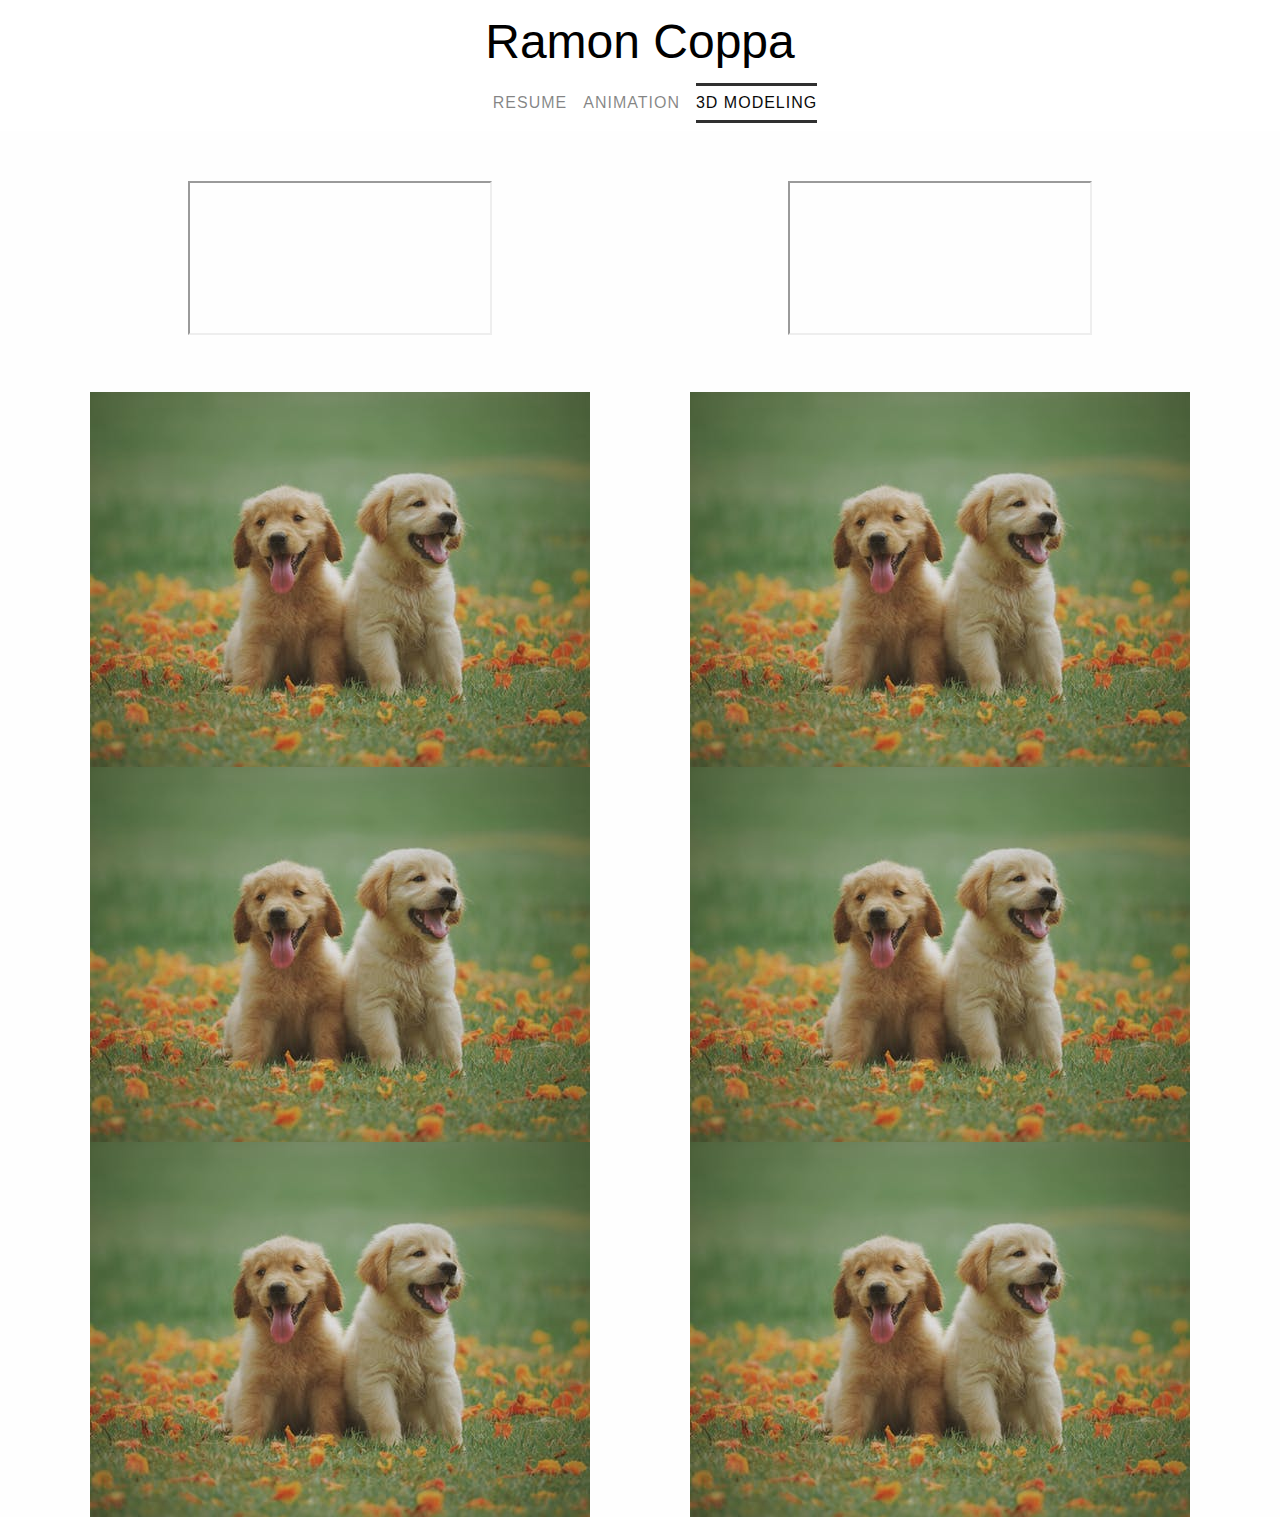
==== html/3dModeling.html @ ebead323 "Added resume and sample images" ====
<!doctype html>
<html class="no-js" lang="en" dir="ltr">
  <head>
    <meta charset="utf-8">
    <meta http-equiv="x-ua-compatible" content="ie=edge">
    <meta name="viewport" content="width=device-width, initial-scale=1.0">
    <title>Ramon Coppa</title>
    <link rel="stylesheet" href="../css/foundation.css">
    <link rel="stylesheet" href="../css/app.css">
    <link rel="stylesheet" href="../css/3dModeling.css">
  </head>
  <body>

    <!-- mobile nav bar -->
    <div class="title-bar topbar-center-logo-mobile" data-responsive-toggle="topbar-center-logo" data-hide-for="medium">
      <div class="title-bar-left">
        <div class="title-bar-title"><h1>Ramon Coppa</h1></div>
      </div>
      <div class="title-bar-right">
        <button class="menu-icon" type="button" data-toggle="topbar-center-logo"></button>
      </div>
    </div>
    <!-- /mobile nav bar -->

    <div data-sticky-container data-sticky data-options="marginTop:0;" class="sticky-full-width bottom-border">
      <!-- medium and larger nav bar -->
      <div class="top-bar topbar-center-logo">
        <div class="top-bar-left">
          <div class="logo">
            <a href="../index.html" style="color: black; text-decoration: none;"><h1>Ramon Coppa</h1></a>
          </div>
          
          <div class="menu-bar-outer" id="topbar-center-logo">
            <ul class="vertical medium-horizontal menu menu-hover-lines">
              <li><a href="./resume.html">Resume</a></li>
              <li><a href="./animation.html">Animation</a></li>
              <li  class="active"><a href="#">3D Modeling</a></li>
            </ul> 
          </div>
        </div>
      <!-- medium and larger nav bar -->
      </div>
    </div>

    <!-- row 1 -->
    <div class="grid-container">
      <div class="grid-x grid-margin-x text-center">
        <div class="cell small-6">
          <iframe class="sketchfab" id="view360Iframe" scrolling="0" src="https://sketchfab.com/models/8d913bda48f84217902e6829982c494f/embed?ui_infos=0&amp;ui_watermark=0&amp;ui_help=0&amp;ui_settings=0&amp;ui_inspector=0&amp;ui_annotations=0&amp;ui_stop=0&amp;ui_vr=0&amp;preload=1&amp;autostart=1&amp;ui_hint=2&amp;autospin=0.2"></iframe>
        </div>
        <div class="cell small-6">
          <iframe class="sketchfab" id="view360Iframe" scrolling="0" src="https://sketchfab.com/models/8d913bda48f84217902e6829982c494f/embed?ui_infos=0&amp;ui_watermark=0&amp;ui_help=0&amp;ui_settings=0&amp;ui_inspector=0&amp;ui_annotations=0&amp;ui_stop=0&amp;ui_vr=0&amp;preload=1&amp;autostart=1&amp;ui_hint=2&amp;autospin=0.2"></iframe>
        </div>
      </div>
    </div>
    
    <!-- row 2 -->
    <div class="grid-container">
      <div class="grid-x grid-margin-x text-center">
        <div class="cell small-6">
          <img src="../data/dogs.jpeg" alt="My Resume PDF"/>
        </div>
        <div class="cell small-6">
          <img src="../data/dogs.jpeg" alt="My Resume PDF"/>
        </div>
      </div>
    </div>

    <!-- row 3 -->
    <div class="grid-container">
      <div class="grid-x grid-margin-x text-center">
        <div class="cell small-6">
          <img src="../data/dogs.jpeg" alt="My Resume PDF"/>
        </div>
        <div class="cell small-6">
          <img src="../data/dogs.jpeg" alt="My Resume PDF"/>
        </div>
      </div>
    </div>

    <!-- row 4 -->
    <div class="grid-container">
      <div class="grid-x grid-margin-x text-center">
        <div class="cell small-6">
          <img src="../data/dogs.jpeg" alt="My Resume PDF"/>
        </div>
        <div class="cell small-6">
          <img src="../data/dogs.jpeg" alt="My Resume PDF"/>
        </div>
      </div>
    </div>

    <script src="../js/vendor/jquery.js"></script>
    <script src="../js/vendor/what-input.js"></script>
    <script src="../js/vendor/foundation.js"></script>
    <script src="../js/app.js"></script>
  </body>
</html>
---- css/app.css ----
.menu-hover-lines {
    text-align: center;
    text-transform: uppercase;
    font-weight: 500;
    letter-spacing: 1px;
    transition: all 0.35s ease;
    margin-left: 30px;
    /* margin-top: 30px; */
  }
  
  .menu-hover-lines li a {
    padding: 0.75rem 0;
    color: rgba(10, 10, 10, 0.5);
    position: relative;
    margin-left: 1rem;
  }
  
  .menu-hover-lines li:first-child a {
    margin-left: 0;
  }
  
  .menu-hover-lines li.active > a {
    background-color: transparent;
  }
  
  .menu-hover-lines a:before,
  .menu-hover-lines a::after {
    height: 3px;
    position: absolute;
    content: '';
    transition: all 0.35s ease;
    background-color: #303030;
    width: 0;
  }
  
  .menu-hover-lines a::before {
    top: 0;
    left: 0;
  }
  
  .menu-hover-lines a::after {
    bottom: 0;
    right: 0;
  }
  
  .menu-hover-lines a:hover,
  .menu-hover-lines li.active > a {
    color: #0a0a0a;
    transition: all 0.35s ease;
  }
  
  .menu-hover-lines a:hover::before,
  .menu-hover-lines .active a::before,
  .menu-hover-lines a:hover::after,
  .menu-hover-lines .active a::after {
    width: 100%;
  }
  
  .sketchfab {
    margin: 50px 50px 50px 50px; 
  }

  
.topbar-center-logo {
  /* background: #2c3840; */
}

.topbar-center-logo .menu {
  /* background: #2c3840; */
}

.topbar-center-logo .menu a {
  /* color: #fefefe; */
}

.topbar-center-logo .top-bar-left {
  /* -webkit-flex: 1 0 auto; */
      /* -ms-flex: 1 0 auto;
          flex: 1 0 auto; */
          /* margin: auto;
          width: 50%; */
          /* padding: 10px; */
          text-align: center;
          width: 50%;
          margin: 0 auto;
          text-align: center;
}

.menu-bar-outer {
  display: flex;
  justify-content: center;
  /* border: 3px solid red; */
}

/* .full-width-div {
  position:absolute;
  left:0;
  right:0;
} */


@media screen and (max-width: 39.9375em) {
  .topbar-center-logo .logo {
    display: none;
  }
}

.topbar-center-logo-mobile {
  /* background: #2c3840; */
}

.topbar-center-logo-mobile .menu-icon {
  vertical-align: text-top;
}

.center-text-div {
  display: flex;
  justify-content: center;
  text-align: center;
  margin: 30px 30px 30px 30px;
}

.sticky-full-width {
  width: 100%;
  /* border-bottom: 3px black; */
  border: 3px black;
  background-color: white;
}
/* 
.bottom-border {
  border-bottom: 3px solid black;
} */
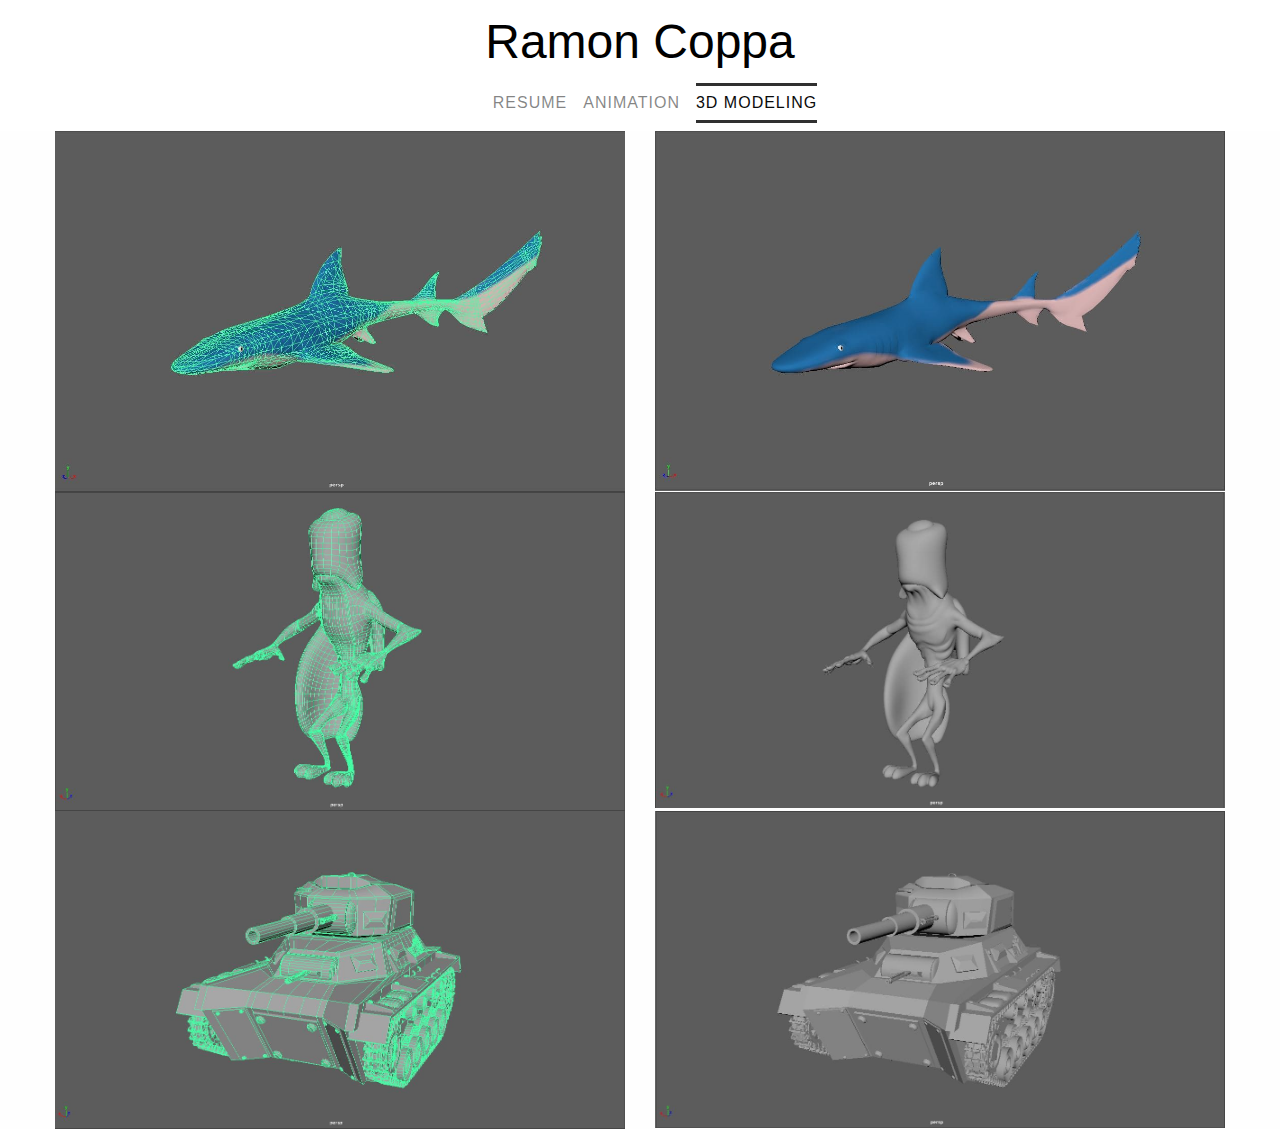
==== commit 8b71365c: "added modeling images and resume" ====
--- a/html/3dModeling.html
+++ b/html/3dModeling.html
@@ -43,7 +43,7 @@
     </div>
 
     <!-- row 1 -->
-    <div class="grid-container">
+    <!-- <div class="grid-container">
       <div class="grid-x grid-margin-x text-center">
         <div class="cell small-6">
           <iframe class="sketchfab" id="view360Iframe" scrolling="0" src="https://sketchfab.com/models/8d913bda48f84217902e6829982c494f/embed?ui_infos=0&amp;ui_watermark=0&amp;ui_help=0&amp;ui_settings=0&amp;ui_inspector=0&amp;ui_annotations=0&amp;ui_stop=0&amp;ui_vr=0&amp;preload=1&amp;autostart=1&amp;ui_hint=2&amp;autospin=0.2"></iframe>
@@ -53,15 +53,15 @@
         </div>
       </div>
     </div>
-    
+     -->
     <!-- row 2 -->
     <div class="grid-container">
       <div class="grid-x grid-margin-x text-center">
         <div class="cell small-6">
-          <img src="../data/dogs.jpeg" alt="My Resume PDF"/>
+          <img src="../data/Modeling/Capishark_geo-min.JPG" alt="Capishark Geo Min"/>
         </div>
         <div class="cell small-6">
-          <img src="../data/dogs.jpeg" alt="My Resume PDF"/>
+          <img src="../data/Modeling/Capishark-min.JPG" alt="Capishark Min"/>
         </div>
       </div>
     </div>
@@ -70,10 +70,10 @@
     <div class="grid-container">
       <div class="grid-x grid-margin-x text-center">
         <div class="cell small-6">
-          <img src="../data/dogs.jpeg" alt="My Resume PDF"/>
+          <img src="../data/Modeling/Eggman_geo-min.JPG" alt="Eggman Geo Min"/>
         </div>
         <div class="cell small-6">
-          <img src="../data/dogs.jpeg" alt="My Resume PDF"/>
+          <img src="../data/Modeling/Eggman-min.JPG" alt="Eggman Min"/>
         </div>
       </div>
     </div>
@@ -82,10 +82,10 @@
     <div class="grid-container">
       <div class="grid-x grid-margin-x text-center">
         <div class="cell small-6">
-          <img src="../data/dogs.jpeg" alt="My Resume PDF"/>
+          <img src="../data/Modeling/Tank_geo-min.JPG" alt="Tank Geo Min"/>
         </div>
         <div class="cell small-6">
-          <img src="../data/dogs.jpeg" alt="My Resume PDF"/>
+          <img src="../data/Modeling/Tank-min.JPG" alt="Tank Min"/>
         </div>
       </div>
     </div>
--- a/css/3dModeling.css
+++ b/css/3dModeling.css
@@ -0,0 +1,46 @@
+div.gallery {
+  border: 1px solid #ccc;
+}
+
+div.gallery:hover {
+  border: 1px solid #777;
+}
+
+div.gallery img {
+  width: 100%;
+  height: auto;
+}
+
+div.desc {
+  padding: 15px;
+  text-align: center;
+}
+
+* {
+  box-sizing: border-box;
+}
+
+.responsive {
+  padding: 0 6px;
+  float: left;
+  width: 24.99999%;
+}
+
+@media screen and (max-width: 39.9375em) {
+  .responsive {
+    width: 49.99999%;
+    margin: 6px 0;
+  }
+}
+
+@media screen and (max-width: 28.5214em) {
+  .responsive {
+    width: 100%;
+  }
+}
+
+.clearfix:after {
+  content: "";
+  display: table;
+  clear: both;
+}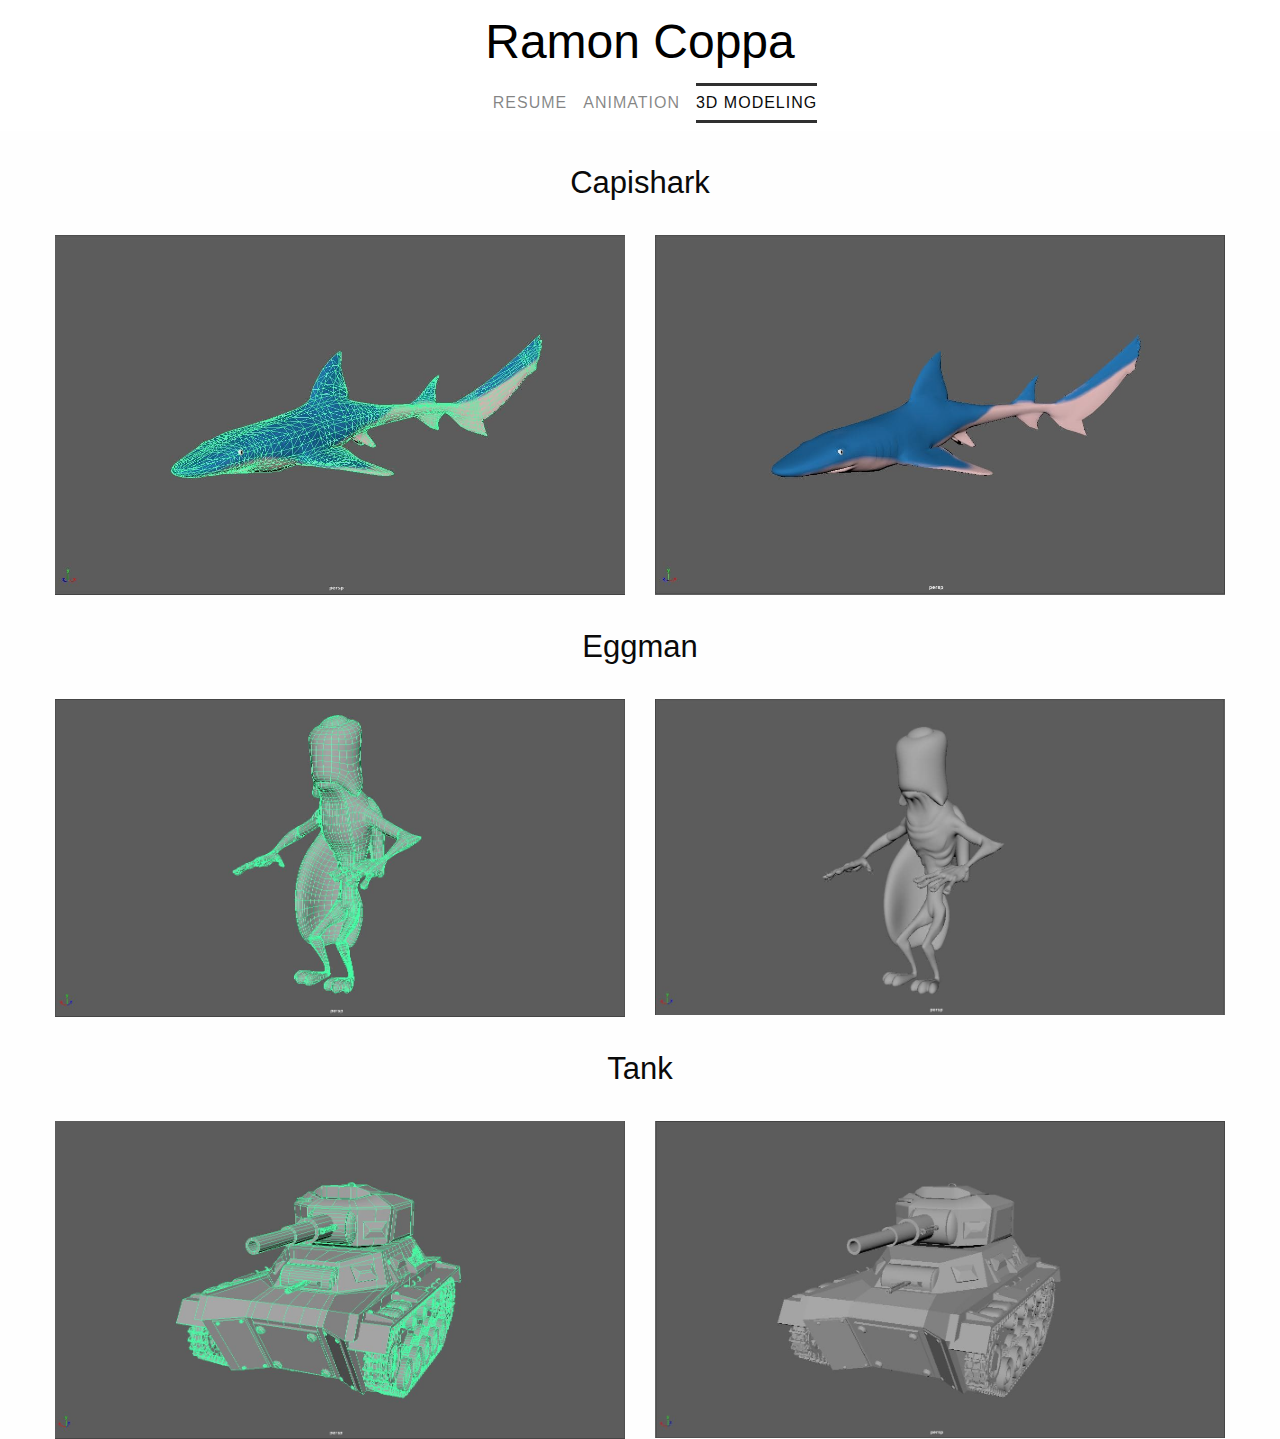
==== commit c03fd8f3: "added robot animation" ====
--- a/html/3dModeling.html
+++ b/html/3dModeling.html
@@ -56,9 +56,11 @@
      -->
     <!-- row 2 -->
     <div class="grid-container">
+      <h3 class="center-text-div">Capishark</h3>
       <div class="grid-x grid-margin-x text-center">
         <div class="cell small-6">
           <img src="../data/Modeling/Capishark_geo-min.JPG" alt="Capishark Geo Min"/>
+          <!-- <div class="desc">Capishark Geo Min</div> -->
         </div>
         <div class="cell small-6">
           <img src="../data/Modeling/Capishark-min.JPG" alt="Capishark Min"/>
@@ -68,6 +70,7 @@
 
     <!-- row 3 -->
     <div class="grid-container">
+      <h3 class="center-text-div">Eggman</h3>
       <div class="grid-x grid-margin-x text-center">
         <div class="cell small-6">
           <img src="../data/Modeling/Eggman_geo-min.JPG" alt="Eggman Geo Min"/>
@@ -80,6 +83,7 @@
 
     <!-- row 4 -->
     <div class="grid-container">
+      <h3 class="center-text-div">Tank</h3>
       <div class="grid-x grid-margin-x text-center">
         <div class="cell small-6">
           <img src="../data/Modeling/Tank_geo-min.JPG" alt="Tank Geo Min"/>
--- a/css/3dModeling.css
+++ b/css/3dModeling.css
@@ -13,6 +13,7 @@
 
 div.desc {
   padding: 15px;
+  padding-top: 2px;
   text-align: center;
 }
 
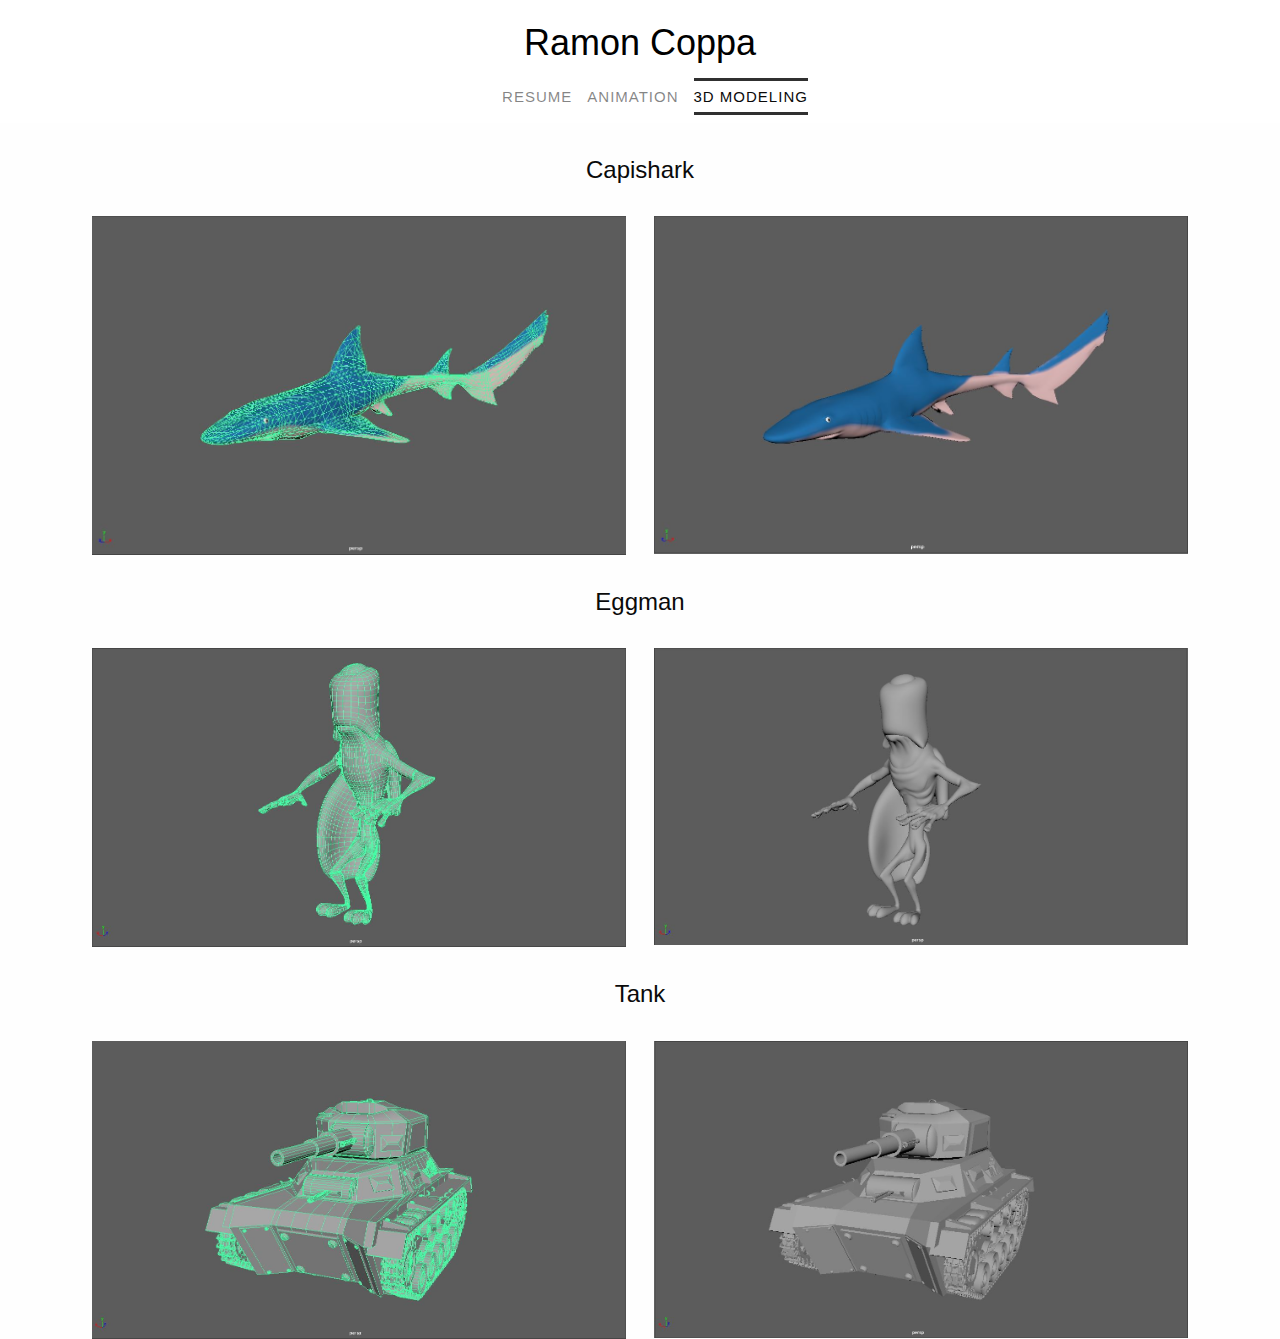
==== commit 504436f2: "made images expand on click and tring responsive ramon photo" ====
--- a/html/3dModeling.html
+++ b/html/3dModeling.html
@@ -8,13 +8,14 @@
     <link rel="stylesheet" href="../css/foundation.css">
     <link rel="stylesheet" href="../css/app.css">
     <link rel="stylesheet" href="../css/3dModeling.css">
+    <link rel="stylesheet" href="https://www.w3schools.com/w3css/4/w3.css">
   </head>
   <body>
 
     <!-- mobile nav bar -->
     <div class="title-bar topbar-center-logo-mobile" data-responsive-toggle="topbar-center-logo" data-hide-for="medium">
       <div class="title-bar-left">
-        <div class="title-bar-title"><h1>Ramon Coppa</h1></div>
+        <a href="../index.html" style="color: white; text-decoration: none;"><h1>Ramon Coppa</h1></a>
       </div>
       <div class="title-bar-right">
         <button class="menu-icon" type="button" data-toggle="topbar-center-logo"></button>
@@ -59,11 +60,11 @@
       <h3 class="center-text-div">Capishark</h3>
       <div class="grid-x grid-margin-x text-center">
         <div class="cell small-6">
-          <img src="../data/Modeling/Capishark_geo-min.JPG" alt="Capishark Geo Min"/>
-          <!-- <div class="desc">Capishark Geo Min</div> -->
+          <img src="../data/Modeling/Capishark_geo.JPG" alt="Capishark Geo" onclick="openModal(this)" class="w3-hover-opacity image-with-modal"/>
+          <!-- <div class="desc">Capishark Geo </div> -->
         </div>
         <div class="cell small-6">
-          <img src="../data/Modeling/Capishark-min.JPG" alt="Capishark Min"/>
+          <img src="../data/Modeling/Capishark.JPG" alt="Capishark" onclick="openModal(this)" class="w3-hover-opacity image-with-modal"/>
         </div>
       </div>
     </div>
@@ -73,10 +74,10 @@
       <h3 class="center-text-div">Eggman</h3>
       <div class="grid-x grid-margin-x text-center">
         <div class="cell small-6">
-          <img src="../data/Modeling/Eggman_geo-min.JPG" alt="Eggman Geo Min"/>
+          <img src="../data/Modeling/Eggman_geo.JPG" alt="Eggman Geo" onclick="openModal(this)" class="w3-hover-opacity image-with-modal"/>
         </div>
         <div class="cell small-6">
-          <img src="../data/Modeling/Eggman-min.JPG" alt="Eggman Min"/>
+          <img src="../data/Modeling/Eggman.JPG" alt="Eggman" onclick="openModal(this)" class="w3-hover-opacity image-with-modal"/>
         </div>
       </div>
     </div>
@@ -86,14 +87,21 @@
       <h3 class="center-text-div">Tank</h3>
       <div class="grid-x grid-margin-x text-center">
         <div class="cell small-6">
-          <img src="../data/Modeling/Tank_geo-min.JPG" alt="Tank Geo Min"/>
+          <img src="../data/Modeling/Tank_geo.JPG" alt="Tank Geo" onclick="openModal(this)" class="w3-hover-opacity image-with-modal"/>
         </div>
         <div class="cell small-6">
-          <img src="../data/Modeling/Tank-min.JPG" alt="Tank Min"/>
+          <img src="../data/Modeling/Tank.JPG" alt="Tank" onclick="openModal(this)" class="w3-hover-opacity image-with-modal"/>
         </div>
       </div>
     </div>
 
+    <div id="modal01" class="w3-modal" onclick="this.style.display='none'">
+      <span class="w3-button w3-hover-red w3-xlarge w3-display-topright">&times;</span>
+      <div class="w3-modal-content w3-animate-zoom">
+        <img id="img01" style="width:100%">
+      </div>
+    </div>
+    
     <script src="../js/vendor/jquery.js"></script>
     <script src="../js/vendor/what-input.js"></script>
     <script src="../js/vendor/foundation.js"></script>
--- a/css/app.css
+++ b/css/app.css
@@ -129,4 +129,29 @@
 /* 
 .bottom-border {
   border-bottom: 3px solid black;
-} */+} */
+
+/* fixes the mobile menu bar flashing */
+.no-js [data-responsive-toggle] {
+  display: none;
+}
+
+/* Hide scrollbar for Chrome, Safari and Opera */
+.hide-scroll::-webkit-scrollbar {
+  display: none;
+}
+
+/* Hide scrollbar for IE, Edge and Firefox */
+.hide-scroll {
+  -ms-overflow-style: none;  /* IE and Edge */
+  scrollbar-width: none;  /* Firefox */
+}
+
+html {
+  overflow-y: scroll;
+}
+
+.responsive-image {
+  max-width: 100%;
+  height: auto;
+}--- a/css/3dModeling.css
+++ b/css/3dModeling.css
@@ -44,4 +44,8 @@
   content: "";
   display: table;
   clear: both;
+}
+
+.image-with-modal {
+  cursor: pointer;
 }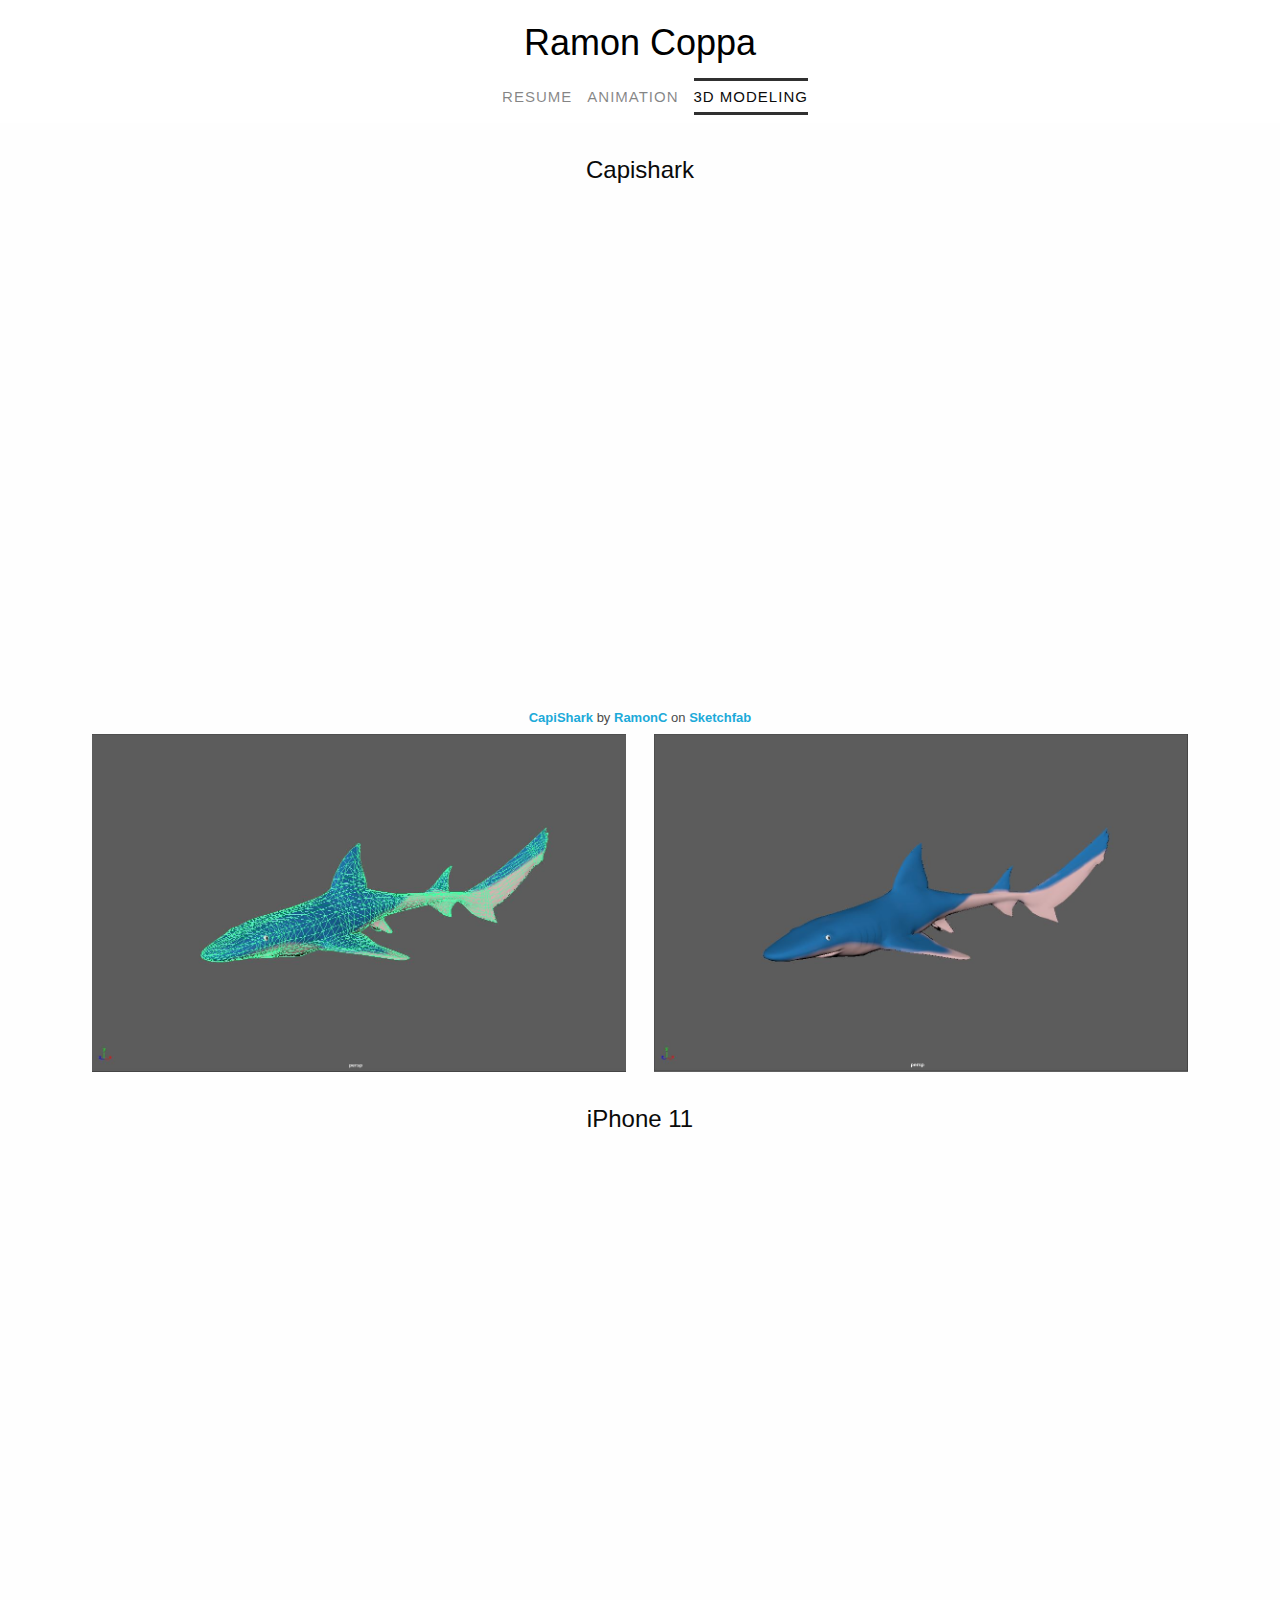
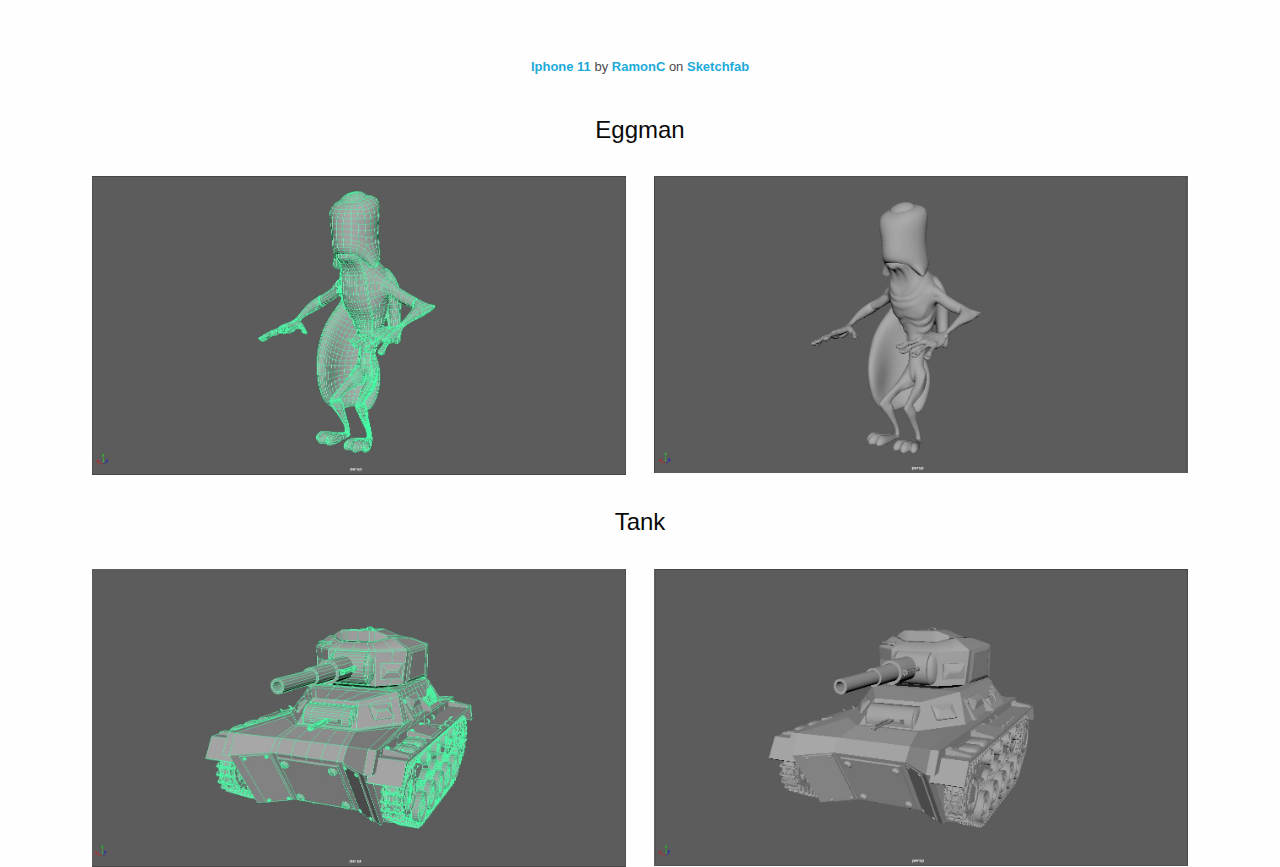
==== commit 0dae83b2: "added sketchfab phone and shark" ====
--- a/html/3dModeling.html
+++ b/html/3dModeling.html
@@ -15,7 +15,7 @@
     <!-- mobile nav bar -->
     <div class="title-bar topbar-center-logo-mobile" data-responsive-toggle="topbar-center-logo" data-hide-for="medium">
       <div class="title-bar-left">
-        <a href="../index.html" style="color: white; text-decoration: none;"><h1>Ramon Coppa</h1></a>
+        <a href="../index.html" style="color: white; text-decoration: none;"><h1 class="mobile-title">Ramon Coppa</h1></a>
       </div>
       <div class="title-bar-right">
         <button class="menu-icon" type="button" data-toggle="topbar-center-logo"></button>
@@ -55,9 +55,23 @@
       </div>
     </div>
      -->
-    <!-- row 2 -->
+    <!-- Capishark row -->
     <div class="grid-container">
       <h3 class="center-text-div">Capishark</h3>
+
+      <div class="grid-x grid-margin-x text-center">
+        <div class="cell small-12">
+          <div class="sketchfab-embed-wrapper">
+            <iframe title="A 3D model" width="640" height="480" src="https://sketchfab.com/models/3f27737a70724ce1877ad4b1e6284ceb/embed?autostart=1&amp;camera=0&amp;preload=1&amp;ui_controls=1&amp;ui_infos=1&amp;ui_inspector=1&amp;ui_stop=1&amp;ui_watermark=1&amp;ui_watermark_link=1" frameborder="0" allow="autoplay; fullscreen; vr" mozallowfullscreen="true" webkitallowfullscreen="true"></iframe>
+            <p style="font-size: 13px; font-weight: normal; margin: 5px; color: #4A4A4A;">
+                <a href="https://sketchfab.com/3d-models/capishark-3f27737a70724ce1877ad4b1e6284ceb?utm_medium=embed&utm_source=website&utm_campaign=share-popup" target="_blank" style="font-weight: bold; color: #1CAAD9;">CapiShark</a>
+                by <a href="https://sketchfab.com/RamonC?utm_medium=embed&utm_source=website&utm_campaign=share-popup" target="_blank" style="font-weight: bold; color: #1CAAD9;">RamonC</a>
+                on <a href="https://sketchfab.com?utm_medium=embed&utm_source=website&utm_campaign=share-popup" target="_blank" style="font-weight: bold; color: #1CAAD9;">Sketchfab</a>
+            </p>
+          </div>
+        </div>
+      </div>
+
       <div class="grid-x grid-margin-x text-center">
         <div class="cell small-6">
           <img src="../data/Modeling/Capishark_geo.JPG" alt="Capishark Geo" onclick="openModal(this)" class="w3-hover-opacity image-with-modal"/>
@@ -69,7 +83,24 @@
       </div>
     </div>
 
-    <!-- row 3 -->
+    <!-- iPhone 11 row -->
+    <div class="grid-container">
+      <h3 class="center-text-div">iPhone 11</h3>
+      <div class="grid-x grid-margin-x text-center">
+        <div class="cell small-12">
+          <div class="sketchfab-embed-wrapper">
+            <iframe title="A 3D model" width="640" height="480" src="https://sketchfab.com/models/bbfc41c25561421d8849a373fa716cae/embed?autostart=1&amp;camera=0&amp;preload=1&amp;ui_controls=1&amp;ui_infos=1&amp;ui_inspector=1&amp;ui_stop=1&amp;ui_watermark=1&amp;ui_watermark_link=1" frameborder="0" allow="autoplay; fullscreen; vr" mozallowfullscreen="true" webkitallowfullscreen="true"></iframe>
+            <p style="font-size: 13px; font-weight: normal; margin: 5px; color: #4A4A4A;">
+                <a href="https://sketchfab.com/3d-models/iphone-11-bbfc41c25561421d8849a373fa716cae?utm_medium=embed&utm_source=website&utm_campaign=share-popup" target="_blank" style="font-weight: bold; color: #1CAAD9;">Iphone 11</a>
+                by <a href="https://sketchfab.com/RamonC?utm_medium=embed&utm_source=website&utm_campaign=share-popup" target="_blank" style="font-weight: bold; color: #1CAAD9;">RamonC</a>
+                on <a href="https://sketchfab.com?utm_medium=embed&utm_source=website&utm_campaign=share-popup" target="_blank" style="font-weight: bold; color: #1CAAD9;">Sketchfab</a>
+            </p>
+          </div>
+        </div>
+      </div>
+    </div>
+
+    <!-- Eggman row -->
     <div class="grid-container">
       <h3 class="center-text-div">Eggman</h3>
       <div class="grid-x grid-margin-x text-center">
@@ -82,7 +113,7 @@
       </div>
     </div>
 
-    <!-- row 4 -->
+    <!-- Tank row -->
     <div class="grid-container">
       <h3 class="center-text-div">Tank</h3>
       <div class="grid-x grid-margin-x text-center">
--- a/css/app.css
+++ b/css/app.css
@@ -154,4 +154,84 @@
 .responsive-image {
   max-width: 100%;
   height: auto;
-}+}
+
+.mobile-title {
+  font-size: 24px;
+}
+
+/* embeded video stuff below this */
+/* 
+.home-banner .slide .video-slide {
+
+  background-color: #000; }
+
+
+.home-banner.loading .video-background {
+
+  opacity: 0; }
+
+
+.video-background {
+
+  position: absolute;
+
+  top: 50%;
+
+  left: 0;
+
+  padding-top: 56.25%;
+
+  width: 100%;
+
+  -webkit-transform: translateY(-50%);
+
+  -ms-transform: translateY(-50%);
+
+  transform: translateY(-50%);
+
+  -webkit-transition: 2s opacity ease;
+
+  transition: 2s opacity ease;
+
+  opacity: 1; 
+}
+
+
+.video-foreground,
+
+.video-background iframe {
+
+  position: absolute;
+
+  top: 0;
+
+  left: 0;
+
+  width: 100%;
+
+  height: 100%;
+
+  pointer-events: none; 
+} */
+
+  #yt-wrap{
+    position: fixed;
+    left: 0;
+    z-index: -99;
+    position: fixed;
+    top: -50%;
+    left: 0;
+    width: 100%;
+    height: 200%;
+    }
+    #yt-wrap iframe{
+    position: absolute;
+    top: 0;
+    left: 0;
+    right: 0;
+    bottom: 0;
+    margin: auto;
+    min-width: 50%;
+    min-height: 50%;
+    }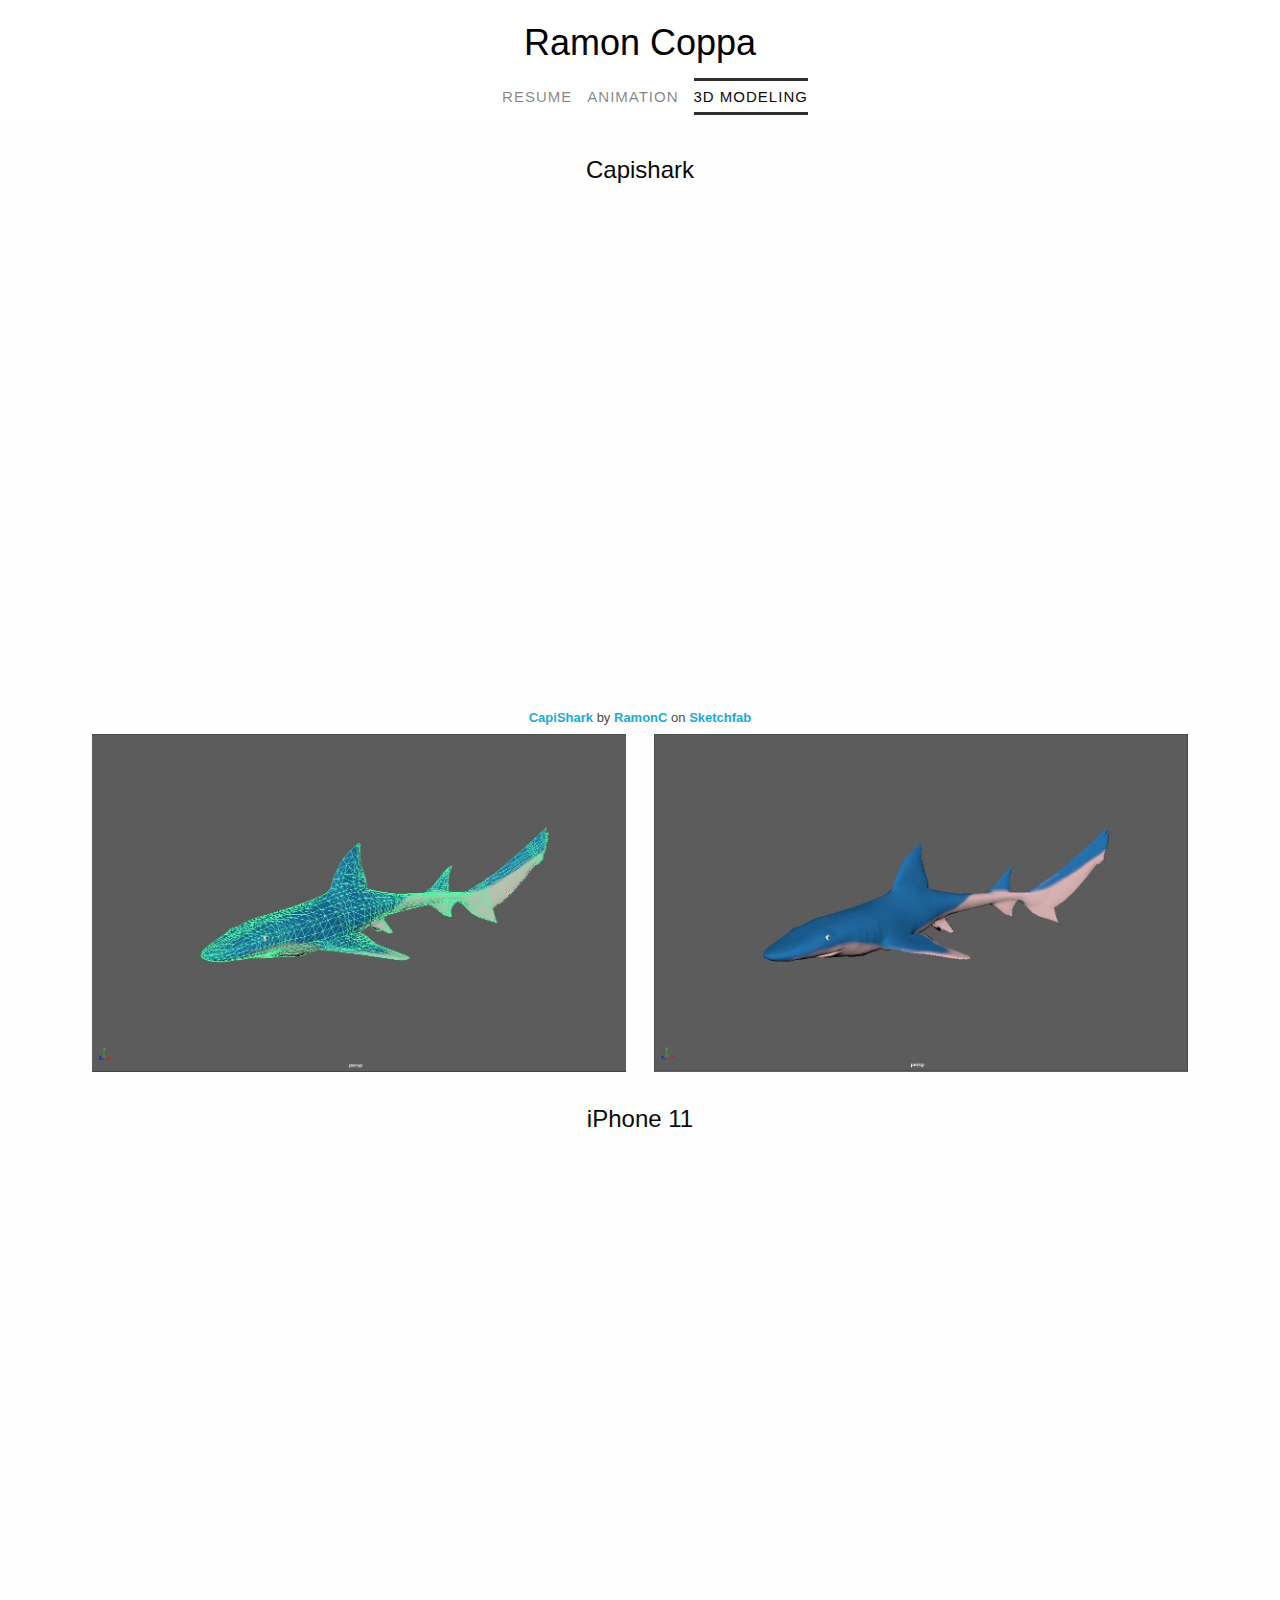
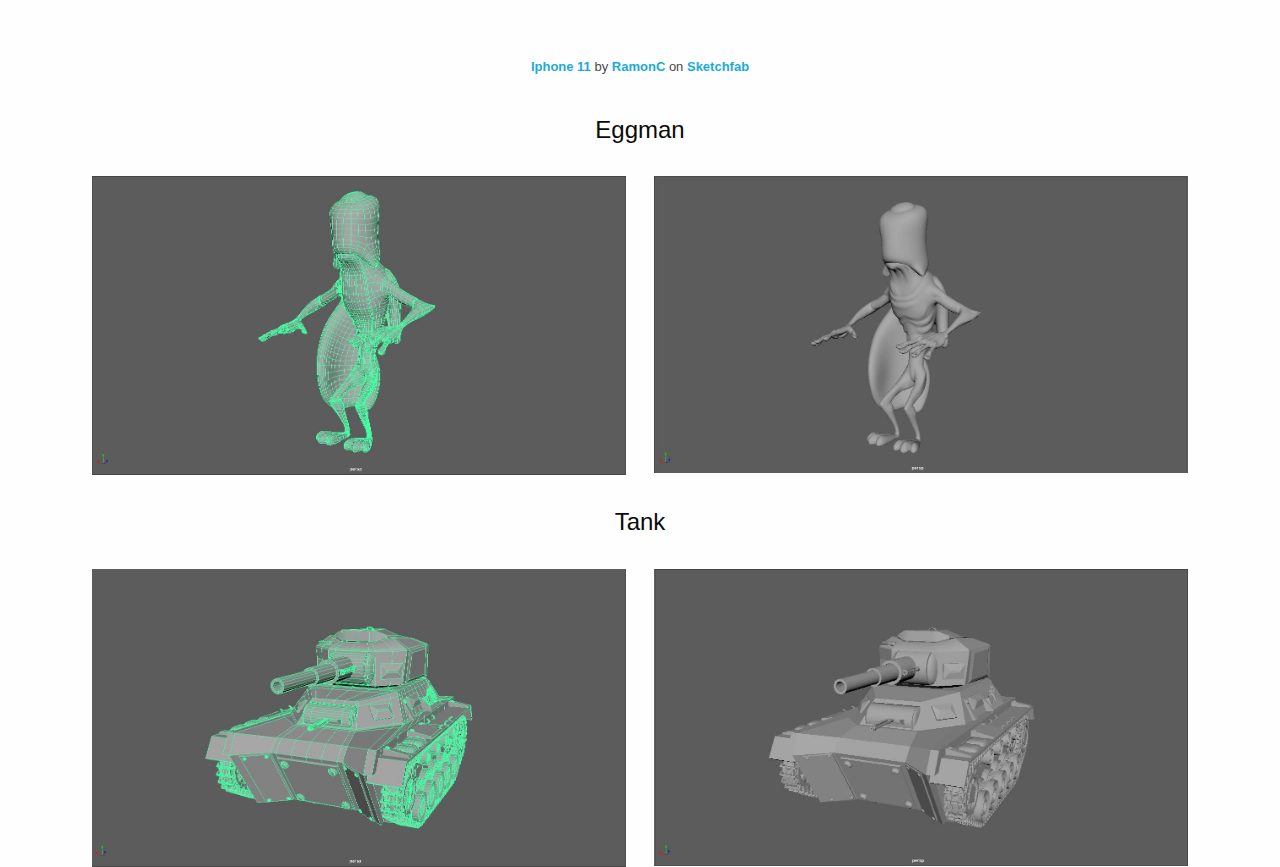
==== commit e1b18836: "Update 3dModeling.html" ====
--- a/html/3dModeling.html
+++ b/html/3dModeling.html
@@ -40,6 +40,7 @@
           </div>
         </div>
       <!-- medium and larger nav bar -->
+	  <!-- heckin bois -->
       </div>
     </div>
 
